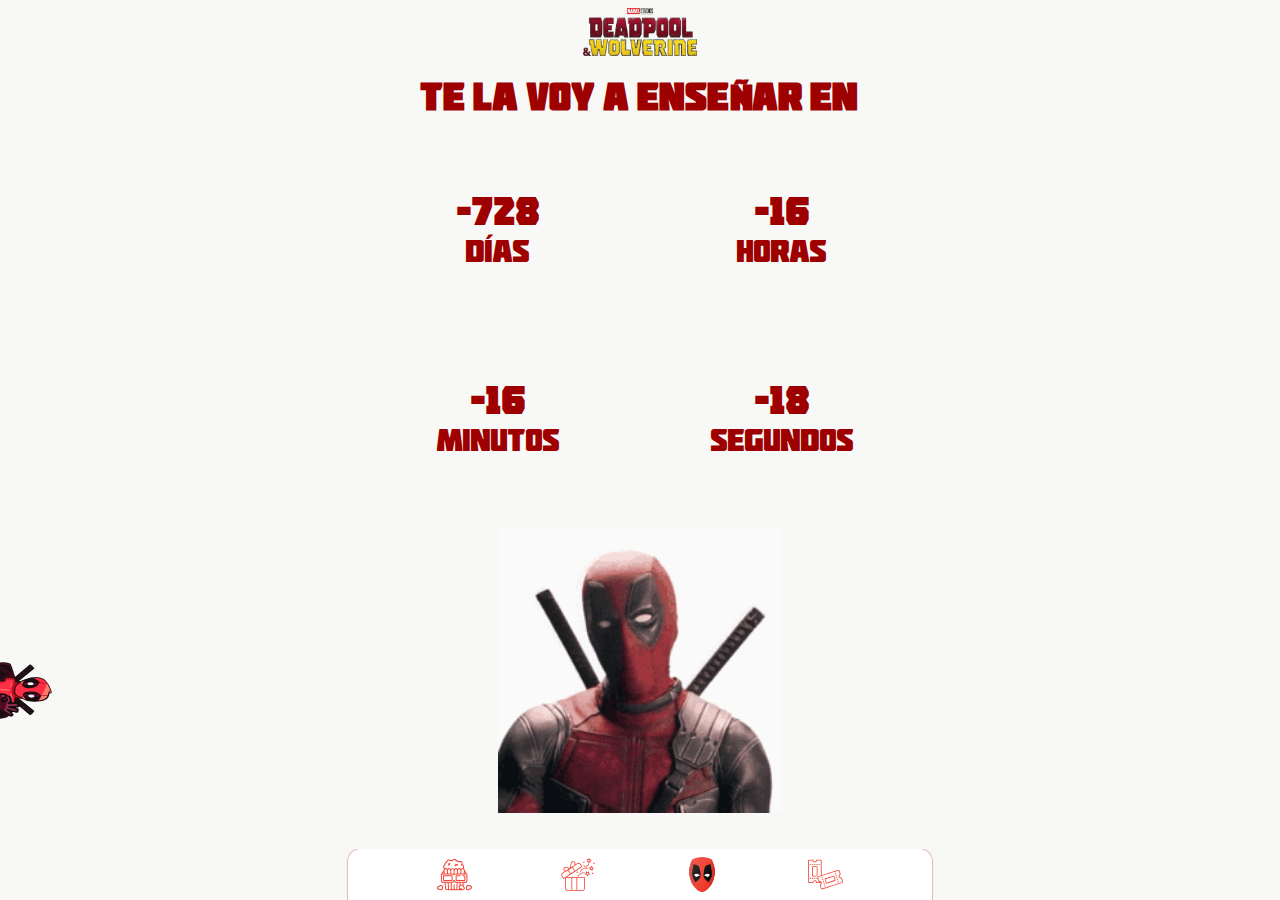
==== index.html @ eea925c7 "first commit" ====
<!DOCTYPE html>
<html lang="en">
  <head>
    <meta charset="UTF-8" />
    <meta name="viewport" content="width=device-width, initial-scale=1.0" />
    <link rel="icon" href="./assets/img/other/logo.webp" />
    <title>Deadpool & Wolverine</title>
    <link rel="stylesheet" href="./assets/css/style.css" />
  </head>
  <body class="flex">
    <!-- <section class="container deadpool-start flex">
      <picture class="start logo-keychains">
        <img src="./assets/img/other/llaveros.png" alt="Deadpool" />
      </picture>
      <picture class="start logo-movie">
        <img src="./assets/img/other/logo.webp" alt="Deadpool" />
      </picture>
      <picture class="start logo-deadpool">
        <img src="./assets/img/gif/deadpool_start.gif" alt="Deadpool" />
      </picture>
      <article class="container-button">
        <button class="button letter">
          <span>PICAME HASTA EL FONDO</span>
        </button>
      </article>
    </section> -->
    <section class="container main flex">
      <header class="flex">
        <picture class="flex">
          <img src="./assets/img/other/logo.webp" alt="Deadpool" />
        </picture>
      </header>
      <main class="flex"></main>
      <footer class="flex">
        <nav class="flex">
          <button id="food">
            <img src="./assets/img/icon/cornpop.svg" alt="" />
          </button>
          <button id="gift">
            <img src="./assets/img/icon/gift.svg" alt="" />
          </button>
          <button id="count">
            <img src="./assets/img/icon/deadpool.png" alt="" />
          </button>
          <button id="tickets">
            <img src="./assets/img/icon/tickets.svg" alt="" />
          </button>
        </nav>
      </footer>
    </section>
    <button class="container-song flex">
      <picture class="flex">
        <img src="./assets/img/gif/yes.gif" alt="" />
      </picture>
    </button>
    <!-- <audio
      src="assets/audio/George Michael - Careless Whisper (Lyric Video) (64).mp3"
      controls
      autoplay
    ></audio> -->
    <script src="./assets/js/app.js" type="module"></script>
  </body>
</html>
---- assets/css/style.css ----
:root {
  --color-gray: #f8f8f6;
  --color-red: #9e0000;
  --color-yellow: #f6d80c;
  --color-red-opacity: #9e000040;
  --color-white: #ffffff;
  --border-radius-08: 0.8rem;
  --border-radius-05: 0.5rem;
  --h1: clamp(1.2rem, calc(2vw + 1rem), 2rem);
  --h1-special: clamp(1.8rem, calc(2vw + 1.3rem), 2.2rem);
  --font-special: DeadpoolSpecial;
}

@font-face {
  font-family: Deadpool;
  src: url("../font/Deadpool_Movie.otf");
}

@font-face {
  font-family: DeadpoolSpecial;
  src: url("../font/roguehero.ttf");
}

html,
*,
*::after,
*::before {
  box-sizing: border-box;
  margin: 0;
  font-family: Deadpool;
  position: relative;
}

*::selection {
  background-color: var(--color-red) !important;
  color: var(--color-white) !important;
}

body {
  background-color: var(--color-gray);
  width: 100%;
}

h1 {
  font-size: var(--h1);
}

.flex {
  display: flex;
  justify-content: center;
  align-items: center;
  flex-direction: column;
}

.grid {
  display: grid;
}

img {
  width: 100%;
  height: 100%;
  object-fit: contain;
}

.letter-special {
  font-family: var(--font-special);
  font-size: var(--h1-special);
}

.container {
  width: 100%;
  max-width: 600px;
  /* padding: 0 1rem; */
  min-height: 100dvh;
  color: var(--color-red);
}

button {
  border: none;
  background-color: transparent;
  outline: none;
  border-radius: var(--border-radius-05);
  cursor: pointer;
}

.font-special {
  font-family: var(--font-special);
}

/* LOADER LOGO */

.container-button {
  width: 100%;
  height: 2.5rem;
  margin-bottom: 1rem;
}

.button.letter {
  width: 100%;
  height: 100%;
  background-color: var(--color-red);
  color: var(--color-white);
}

.deadpool-start {
  justify-content: space-between;
  background: inherit;
  position: fixed;
  inset: 0;
  z-index: 99999;
  margin: auto;
  padding: 0 1rem;
}

.deadpool-start > .logo-keychains {
  height: 50%;
}
.deadpool-start > .logo-movie {
  height: 30%;
}
.deadpool-start > .logo-deadpool {
  height: 10%;
}

.opacity-0 {
  transition: opacity 0.5s ease-in-out;
  opacity: 0;
}

/* MAIN */

.main {
  gap: 1rem;
  transition: opacity 0.5s ease-in-out;
}

.main > * {
  padding: 0 1rem;
}

/* MAIN HEADER */

.main > header {
  width: 100%;
  background-color: var(--color-gray);
  height: 4rem;
  padding: 0.5rem;
  position: sticky;
  top: 0;
  z-index: 9999;
}

.main > header > picture {
  height: 100%;
}

/* MAIN MAIN */

.main main {
  width: 100%;
  min-height: calc(100dvh - 8.2rem);
  flex-grow: 1;
  margin-bottom: 3.2rem;
}

/* MAIN FOOTER */

.main footer {
  max-width: 600px;
  grid-area: footer;
  position: fixed;
  bottom: 0;
  width: 100%;
  overflow: hidden;
  padding: 0 0.5rem;
  height: 3.2rem;
  flex-shrink: 0;
  justify-content: flex-end;
}

nav.flex {
  box-shadow: 0 0 1px 1px var(--color-red-opacity);
  border-top-left-radius: var(--border-radius-08);
  border-top-right-radius: var(--border-radius-08);
  flex-direction: row;
  width: 100%;
  background-color: var(--color-white);
  justify-content: space-evenly;
  height: 99%;
}

nav > button {
  padding: 0.5rem 0;
  height: 100%;
}

/* DEADPOOL SONG */
.container-song {
  position: fixed;
  left: 0;
  transform: rotate(90deg);
  width: 60px;
  bottom: 20vh;
  padding: 0;
}

.container-song > picture {
  width: 100%;
  height: 100%;
}
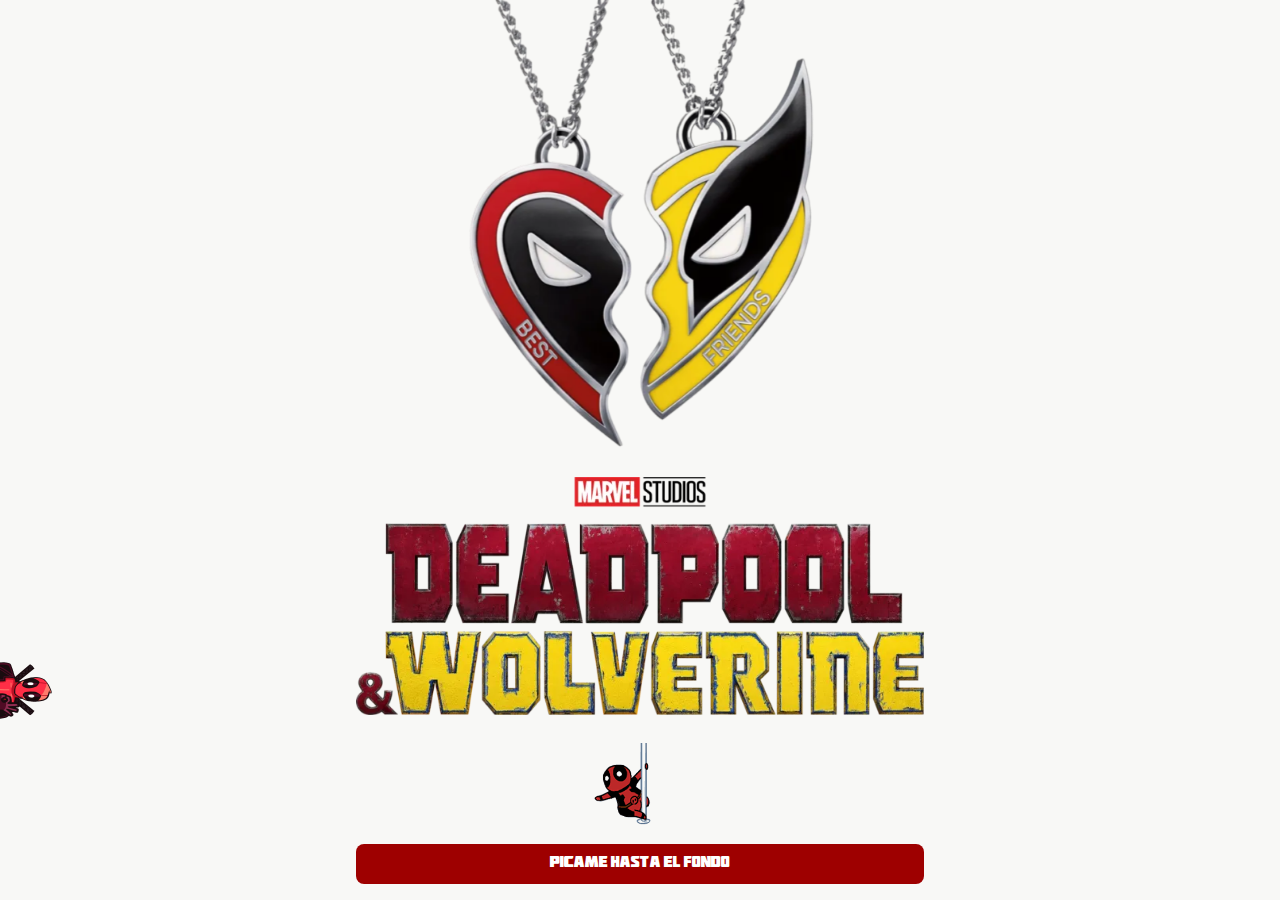
==== commit e21516d9: "index" ====
--- a/index.html
+++ b/index.html
@@ -8,7 +8,7 @@
     <link rel="stylesheet" href="./assets/css/style.css" />
   </head>
   <body class="flex">
-    <!-- <section class="container deadpool-start flex">
+    <section class="container deadpool-start flex">
       <picture class="start logo-keychains">
         <img src="./assets/img/other/llaveros.png" alt="Deadpool" />
       </picture>
@@ -23,7 +23,7 @@
           <span>PICAME HASTA EL FONDO</span>
         </button>
       </article>
-    </section> -->
+    </section>
     <section class="container main flex">
       <header class="flex">
         <picture class="flex">
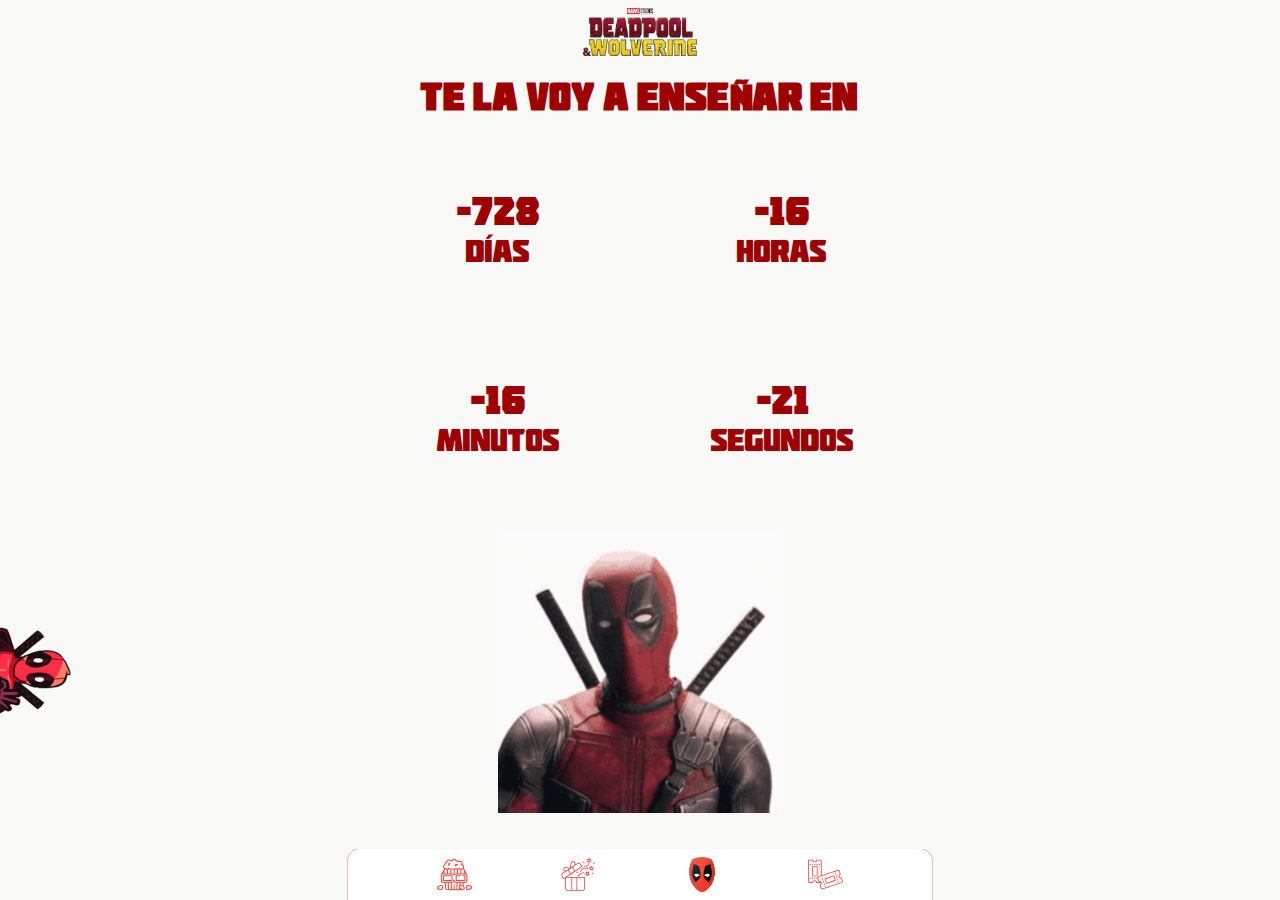
==== commit 5f9a8dde: "Audio and section gift" ====
--- a/index.html
+++ b/index.html
@@ -8,7 +8,7 @@
     <link rel="stylesheet" href="./assets/css/style.css" />
   </head>
   <body class="flex">
-    <section class="container deadpool-start flex">
+    <!-- <section class="container deadpool-start flex">
       <picture class="start logo-keychains">
         <img src="./assets/img/other/llaveros.png" alt="Deadpool" />
       </picture>
@@ -23,7 +23,7 @@
           <span>PICAME HASTA EL FONDO</span>
         </button>
       </article>
-    </section>
+    </section> -->
     <section class="container main flex">
       <header class="flex">
         <picture class="flex">
@@ -48,11 +48,22 @@
         </nav>
       </footer>
     </section>
-    <button class="container-song flex">
-      <picture class="flex">
-        <img src="./assets/img/gif/yes.gif" alt="" />
-      </picture>
-    </button>
+    <section class="audio flex">
+      <div class="container-audio flex">
+        <picture>
+          <img src="./assets/img/gif/caress.gif" alt="" />
+        </picture>
+        <p>CARELESS WHISPER</p>
+        <picture>
+          <img src="./assets/img/other/logod&w.png" alt="" />
+        </picture>
+      </div>
+      <button class="container-song flex">
+        <picture class="flex">
+          <img src="./assets/img/gif/yes.gif" alt="" />
+        </picture>
+      </button>
+    </section>
     <!-- <audio
       src="assets/audio/George Michael - Careless Whisper (Lyric Video) (64).mp3"
       controls
--- a/assets/css/style.css
+++ b/assets/css/style.css
@@ -195,16 +195,65 @@
 }
 
 /* DEADPOOL SONG */
+.audio {
+  position: fixed;
+  right: calc(100% - 100px);
+  /* right: 0%; */
+  /* transform: rotate(90deg); */
+  /* width: 60px; */
+  bottom: 20vh;
+  height: 100px;
+  padding: 0;
+  flex-direction: row;
+  width: 400px;
+  max-width: 500px;
+  padding: 0.5rem 1rem;
+  padding-left: 0;
+  transition: transform 1s ease-in-out;
+}
+
+.audio.active {
+  /* left: 0; */
+  transform: translateX(75%);
+}
+
 .container-song {
-  position: fixed;
-  left: 0;
+  /* max-width: 100px; */
+  width: 100%;
+  height: 100px;
   transform: rotate(90deg);
-  width: 60px;
-  bottom: 20vh;
   padding: 0;
 }
 
 .container-song > picture {
   width: 100%;
   height: 100%;
-}
+  /* padding: 0; */
+}
+
+.container-song > picture > img {
+  /* height: 100%; */
+  /* width: 100%; */
+  /* object-fit: contain; */
+}
+
+.container-audio {
+  background-color: var(--color-white);
+  height: 100%;
+  flex-direction: row;
+  flex-grow: 1;
+  gap: 0.5rem;
+  text-align: center;
+  padding: 0.5rem;
+}
+
+.container-audio picture {
+  /* flex-grow: 1; */
+  width: 30%;
+  /* overflow: hidden; */
+  aspect-ratio: 1 / 1;
+}
+
+.container-audio picture img {
+  object-fit: cover;
+}
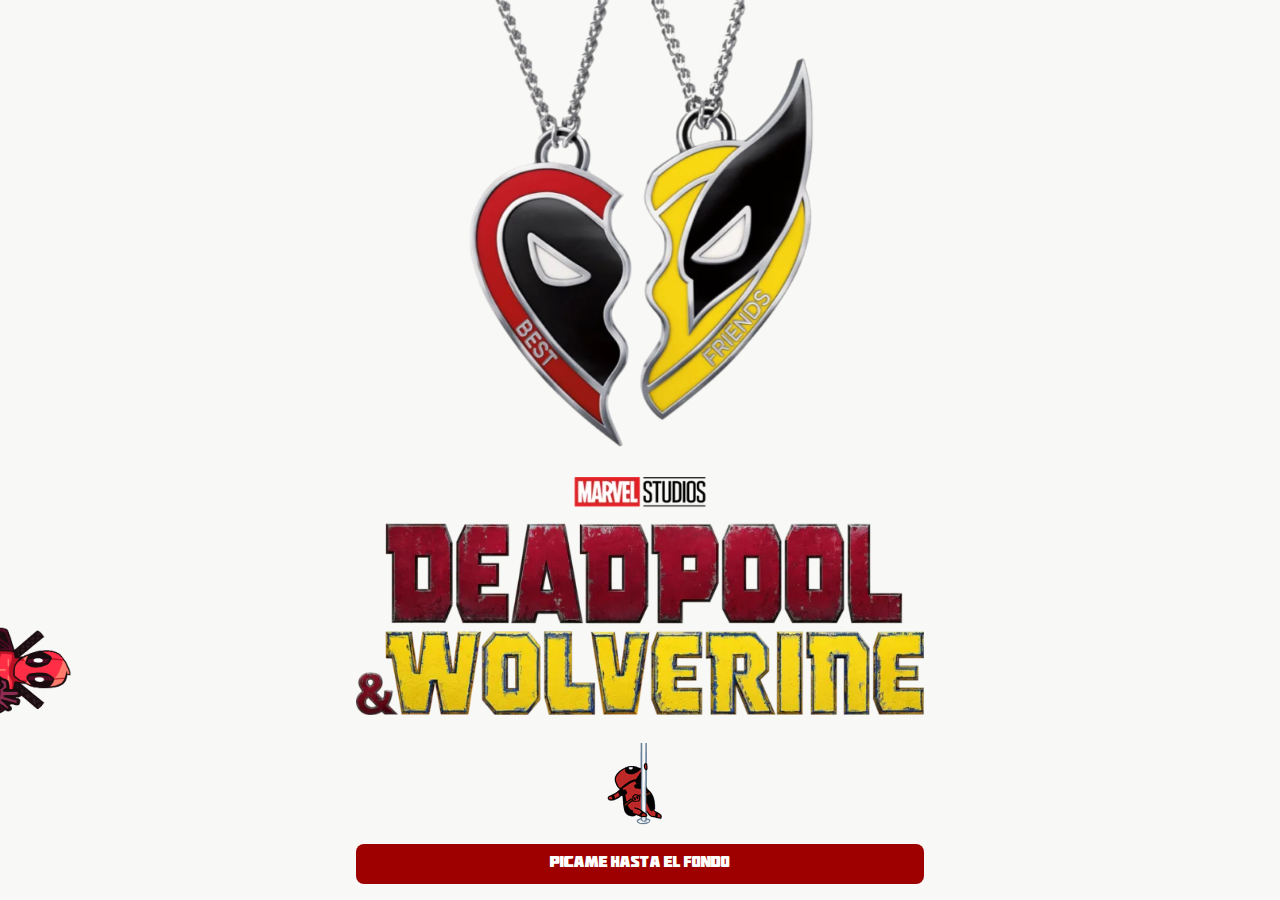
==== commit 5e976d12: "Comment add with error" ====
--- a/index.html
+++ b/index.html
@@ -8,7 +8,7 @@
     <link rel="stylesheet" href="./assets/css/style.css" />
   </head>
   <body class="flex">
-    <!-- <section class="container deadpool-start flex">
+    <section class="container deadpool-start flex">
       <picture class="start logo-keychains">
         <img src="./assets/img/other/llaveros.png" alt="Deadpool" />
       </picture>
@@ -23,7 +23,7 @@
           <span>PICAME HASTA EL FONDO</span>
         </button>
       </article>
-    </section> -->
+    </section>
     <section class="container main flex">
       <header class="flex">
         <picture class="flex">
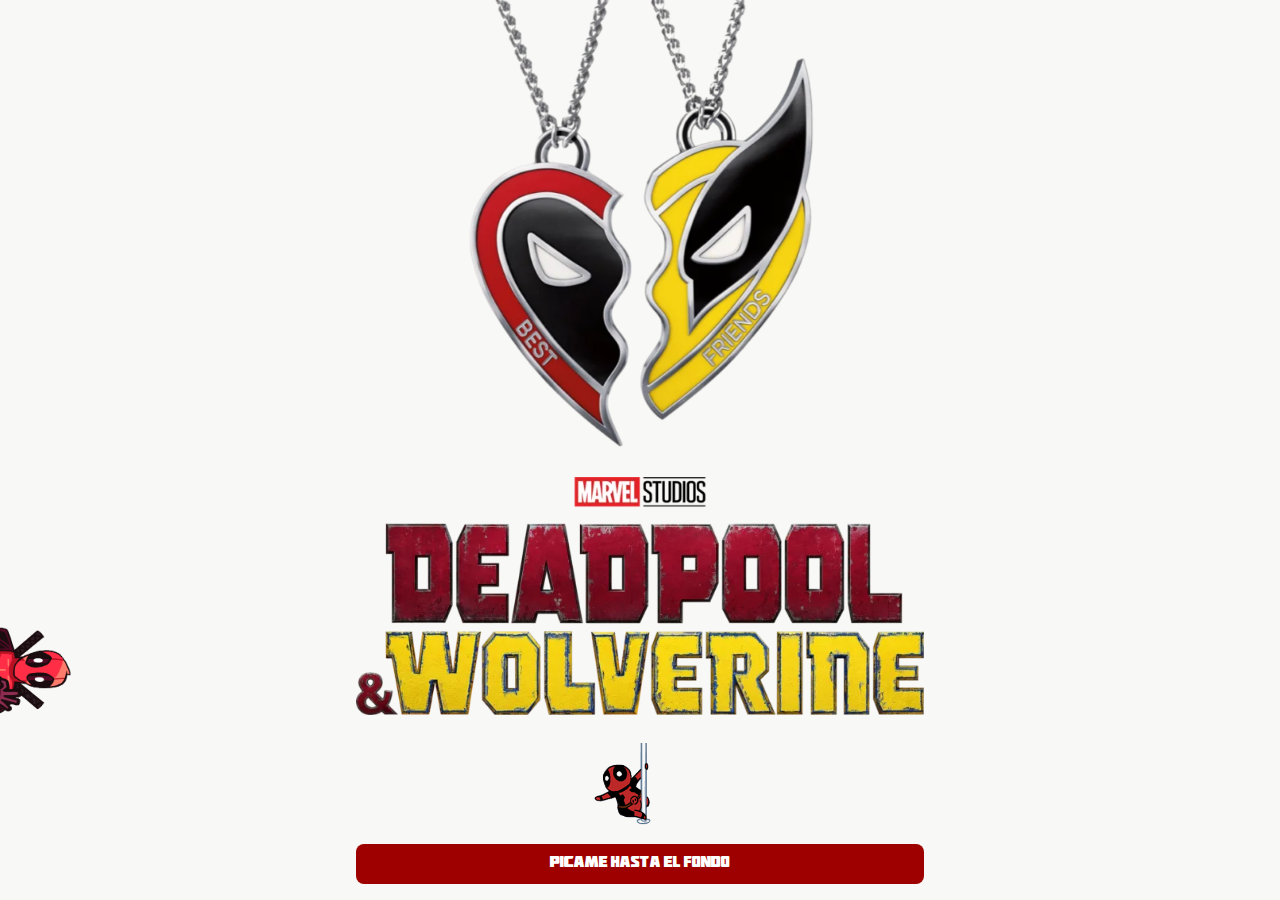
==== commit 20438050: "Add audio" ====
--- a/index.html
+++ b/index.html
@@ -64,11 +64,10 @@
         </picture>
       </button>
     </section>
-    <!-- <audio
+    <audio
       src="assets/audio/George Michael - Careless Whisper (Lyric Video) (64).mp3"
       controls
-      autoplay
-    ></audio> -->
+    ></audio>
     <script src="./assets/js/app.js" type="module"></script>
   </body>
 </html>
--- a/assets/css/style.css
+++ b/assets/css/style.css
@@ -195,6 +195,10 @@
 }
 
 /* DEADPOOL SONG */
+audio {
+  display: none;
+}
+
 .audio {
   position: fixed;
   right: calc(100% - 100px);
@@ -257,3 +261,11 @@
 .container-audio picture img {
   object-fit: cover;
 }
+
+img,
+button {
+  /*user-select: none; /* Evita la selección de la imagen */
+  /*-webkit-user-drag: none; /* Evita el arrastre de la imagen en algunos navegadores */
+  /*  -webkit-touch-callout: none; /* Evita el menú contextual en dispositivos iOS */
+  -webkit-tap-highlight-color: transparent;
+}
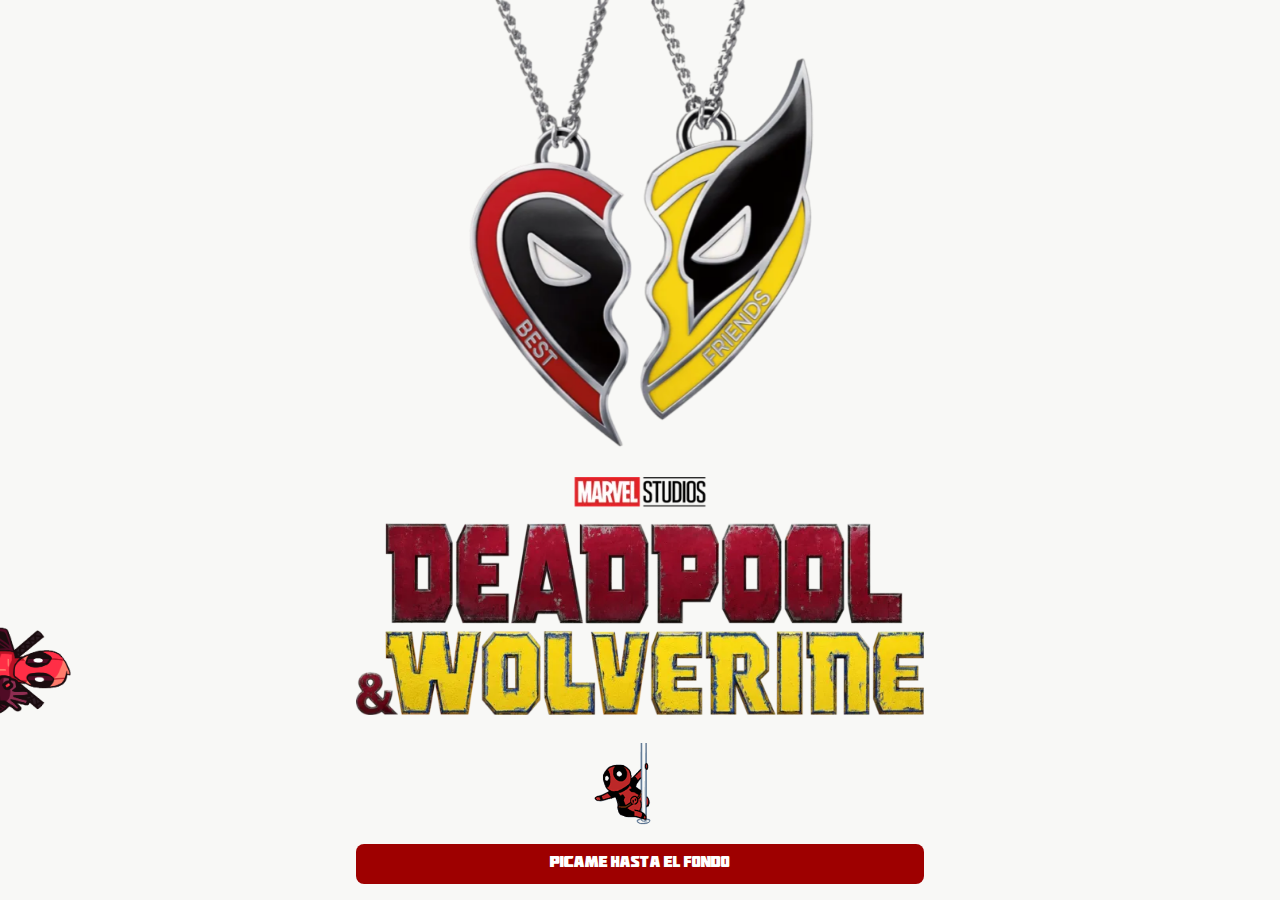
==== commit 9321f07f: "Error loop fixed" ====
--- a/index.html
+++ b/index.html
@@ -67,6 +67,7 @@
     <audio
       src="assets/audio/George Michael - Careless Whisper (Lyric Video) (64).mp3"
       controls
+      loop
     ></audio>
     <script src="./assets/js/app.js" type="module"></script>
   </body>
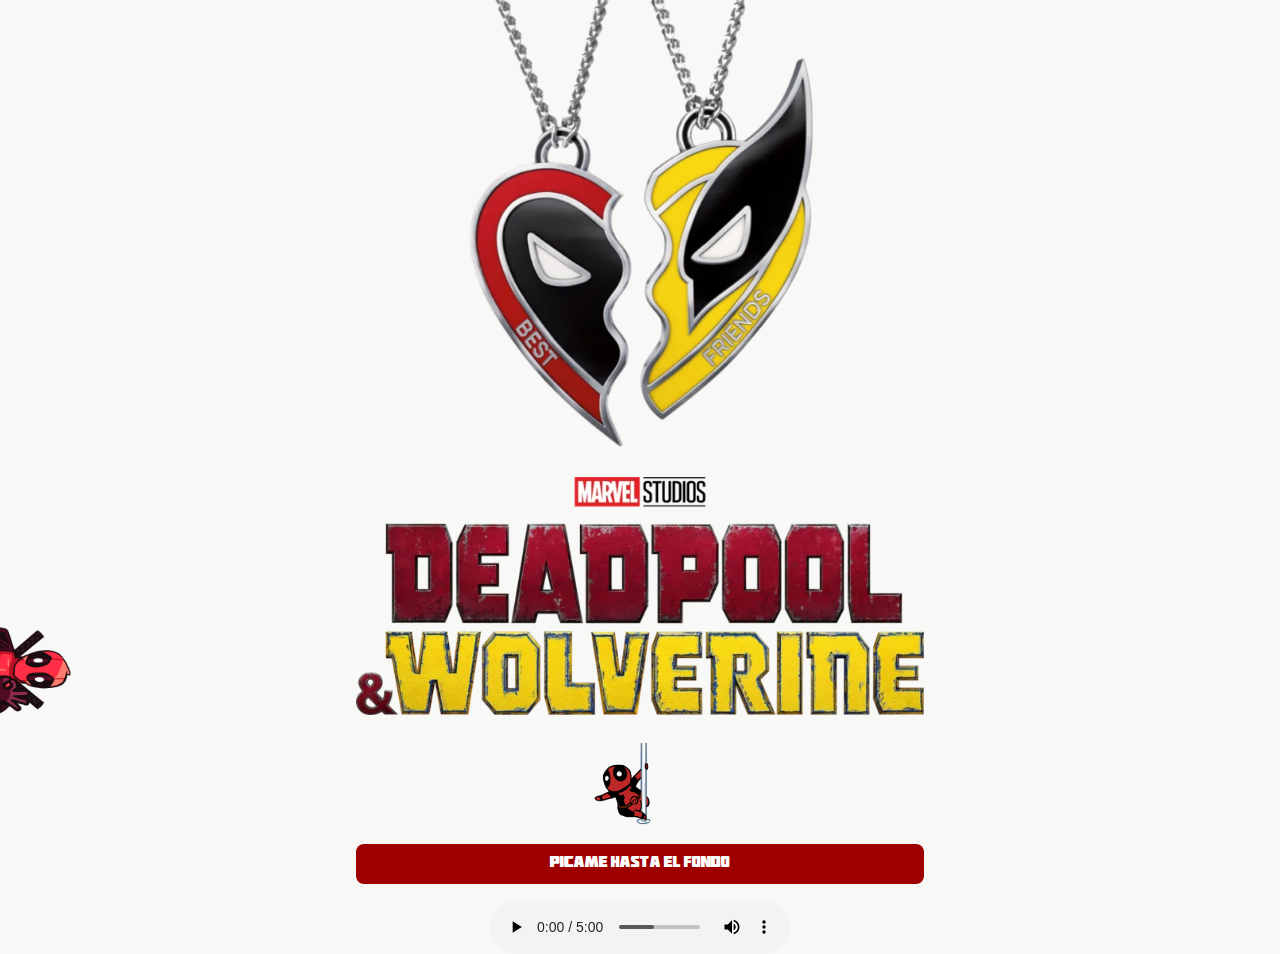
==== commit 1648fb4f: "check error" ====
--- a/index.html
+++ b/index.html
@@ -64,7 +64,7 @@
         </picture>
       </button>
     </section>
-    <audio
+ <audio style="display: block;"
       src="assets/audio/George Michael - Careless Whisper (Lyric Video) (64).mp3"
       controls
       loop
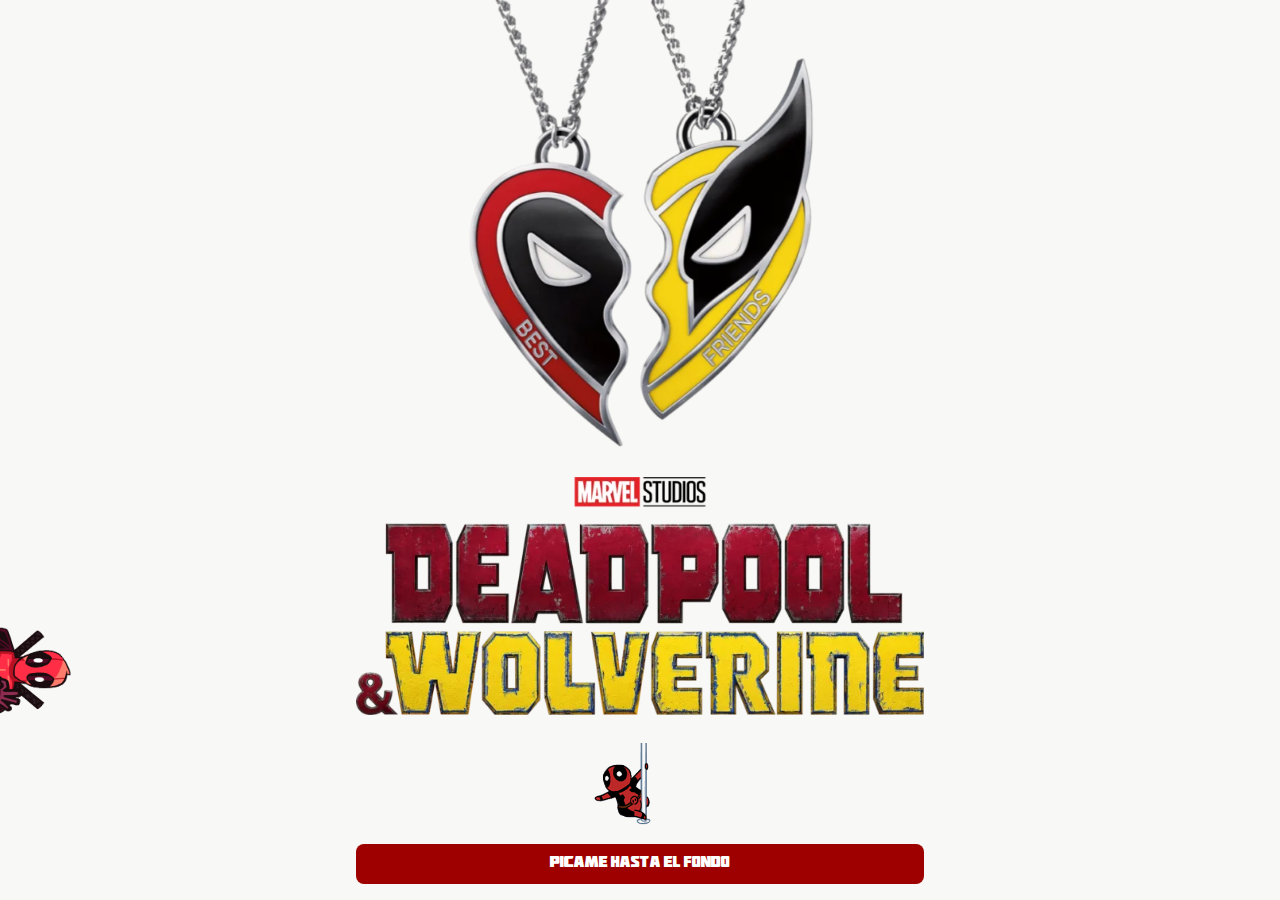
==== commit 7a1fd81b: "There was no error, deployment took a while -.-" ====
--- a/index.html
+++ b/index.html
@@ -64,7 +64,7 @@
         </picture>
       </button>
     </section>
- <audio style="display: block;"
+    <audio
       src="assets/audio/George Michael - Careless Whisper (Lyric Video) (64).mp3"
       controls
       loop
